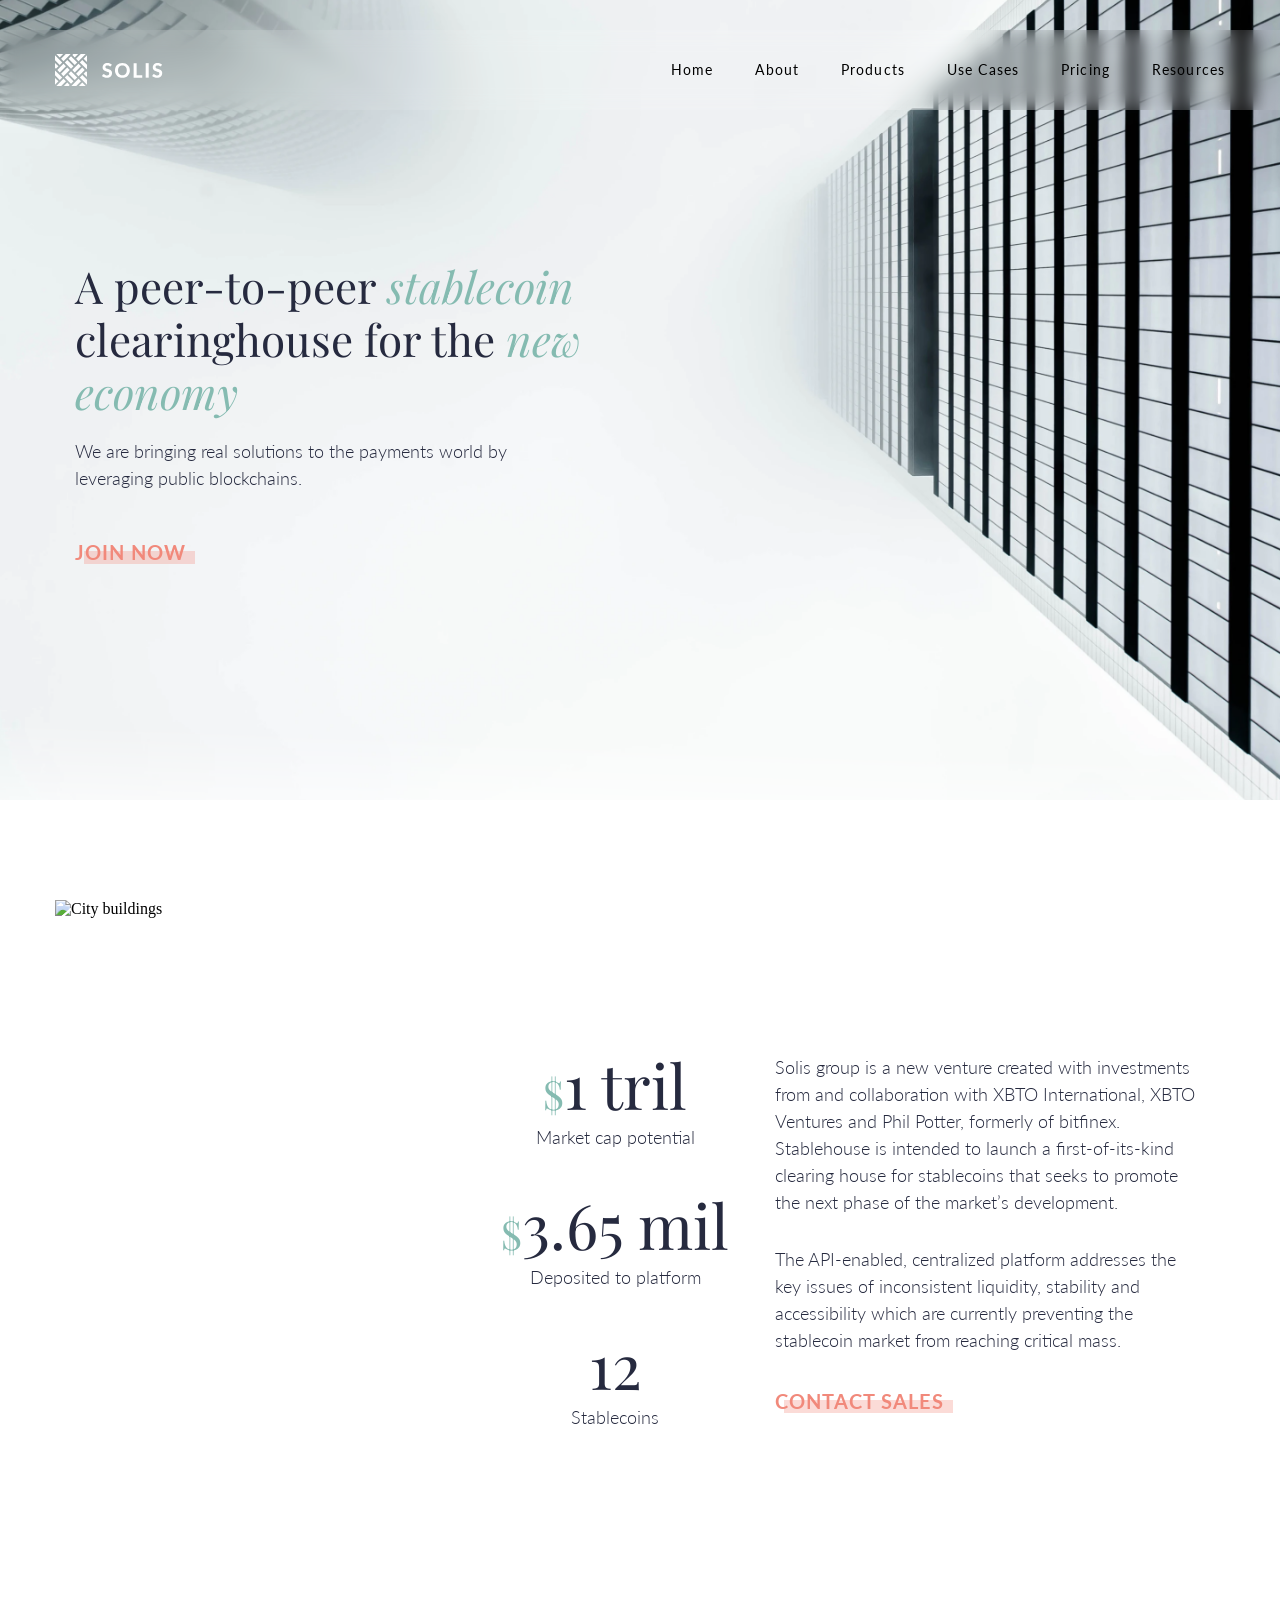
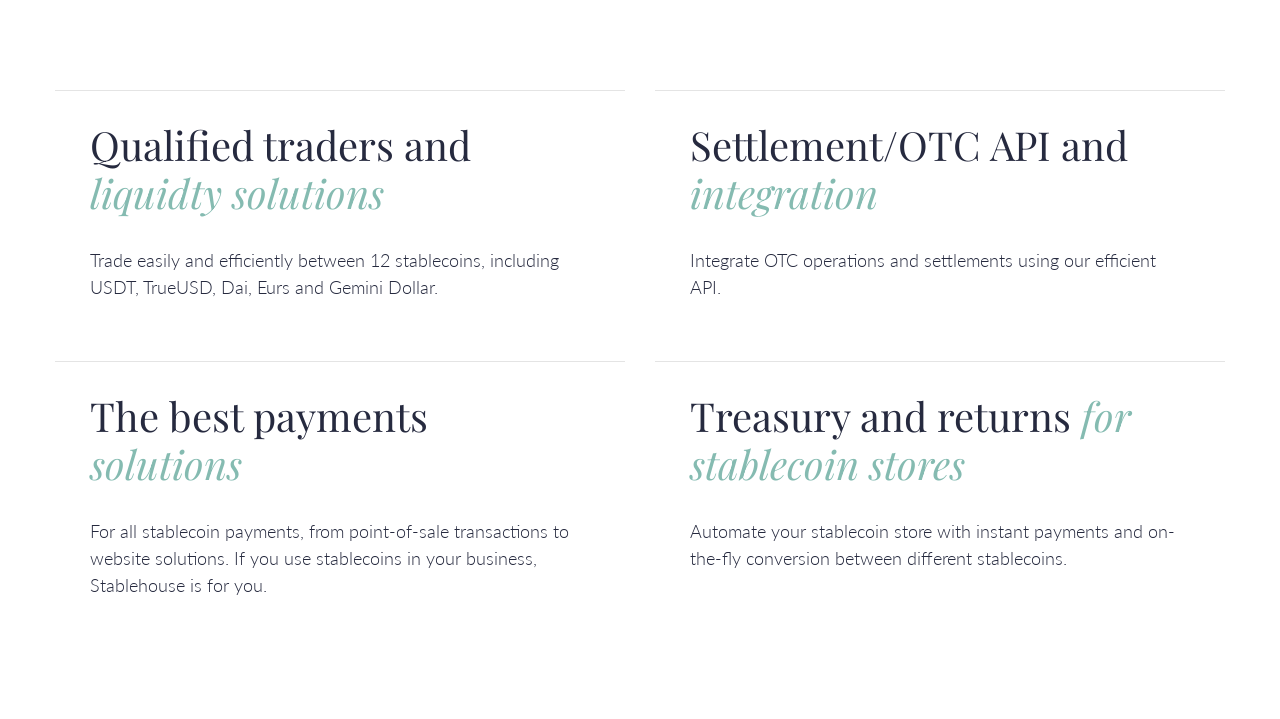
==== hw_56(2)/index.html @ b718f8aa "Домашка2" ====
<!DOCTYPE html>
<html lang="en">
    <head>
        <meta charset="UTF-8">
        <meta name="viewport" content="width=device-width, initial-scale=1.0">
        <title>Solis</title>
        <link rel="preconnect" href="https://fonts.googleapis.com">
        <link rel="preconnect" href="https://fonts.gstatic.com" crossorigin>
        <link
            href="https://fonts.googleapis.com/css2?family=Lato:ital,wght@0,100;0,300;0,400;0,700;0,900;1,100;1,300;1,400;1,700;1,900&display=swap"
            rel="stylesheet">
        <link href="https://fonts.googleapis.com/css2?family=Playfair+Display:ital,wght@0,400;1,400&display=swap" rel="stylesheet">
        <link rel="stylesheet" href="./css/main.css">
    </head>
    <body>
        <header class="header">
            <div class="container">
                <div class="wrapper">
                    <div class="logo">
                        <a href="#">
                            <img src="./assets/icons/logo.svg" alt="Logo Company">
                        </a>
                    </div>
                    <nav class="nav">
                        <ul class="menu">
                            <li class="menu__item">
                                <a href="https://google.com"
                                    class="menu__link">Home</a>
                            </li>
                            <li class="menu__item">
                                <a href="https://google.com"
                                    class="menu__link">About</a>
                            </li>
                            <li class="menu__item">
                                <a href="https://google.com"
                                    class="menu__link">Products</a>
                            </li>
                            <li class="menu__item">
                                <a href="https://google.com"
                                    class="menu__link">Use Cases</a>
                            </li>
                            <li class="menu__item">
                                <a href="https://google.com"
                                    class="menu__link">Pricing</a>
                            </li>
                            <li class="menu__item">
                                <a href="https://google.com"
                                    class="menu__link">Resources</a>
                            </li>
                        </ul>
                    </nav>
                </div>
            </div>
        </header>
        <div class="first-scr">
            <div class="first-scr__content">
                <h1 class="first-scr__title">
                    A peer-to-peer <em>stablecoin</em> clearinghouse
                    for the <em>new economy</em>
                </h1>
                <p class="first-scr__text">
                    We are bringing real solutions to the payments world
                    by leveraging public blockchains.
                </p>
                <a class="first-scr__button" href="#">JOIN NOW</a>
            </div>
        </div>
        <section class="info" id="about">
            <div class="info__inner">
                <img class="info__image"
                    src="https://adw3r.github.io/beetroot_exam_1/assets/images/statistic-image.jpg"
                    alt="City buildings">

                <div class="info__box">
                    <div class="info__stats">
                        <div class="info__stat">
                            <p class="info__number"><span>$</span>1 tril</p>
                            <p class="info__label">Market cap potential</p>
                        </div>
                        <div class="info__stat">
                            <p class="info__number"><span>$</span>3.65 mil</p>
                            <p class="info__label">Deposited to platform</p>
                        </div>
                        <div class="info__stat">
                            <p class="info__number">12</p>
                            <p class="info__label">Stablecoins</p>
                        </div>
                    </div>

                    <div class="info__text">
                        <p>Solis group is a new venture created with investments from and collaboration with XBTO International, XBTO Ventures and Phil Potter, formerly of bitfinex. Stablehouse is intended to launch a first-of-its-kind clearing house for stablecoins that seeks to promote the next phase of the market’s development.</p>
                        <p>The API-enabled, centralized platform addresses the key issues of inconsistent liquidity, stability and accessibility which are currently preventing the stablecoin market from reaching critical mass.</p>
                        <a class="first-scr__button info__button" href="#">CONTACT SALES</a>
                    </div>
                </div>
            </div>
        </section>

        <section class="benefits" id="benefits">
            <div class="benefits__item">
                <h2 class="benefits__title">Qualified traders and <em>liquidty solutions</em></h2>
                <p class="benefits__text">Trade easily and efficiently between 12 stablecoins, including USDT, TrueUSD, Dai, Eurs and Gemini Dollar.</p>
            </div>
            <div class="benefits__item">
                <h2 class="benefits__title">Settlement/OTC API and <em>integration</em></h2>
                <p class="benefits__text">Integrate OTC operations and settlements using our efficient API.</p>
            </div>
            <div class="benefits__item">
                <h2 class="benefits__title">The best payments <em>solutions</em></h2>
                <p class="benefits__text">For all stablecoin payments, from point-of-sale transactions to website solutions. If you use stablecoins in your business, Stablehouse is for you.</p>
            </div>
            <div class="benefits__item">
                <h2 class="benefits__title">Treasury and returns <em>for stablecoin stores</em></h2>
                <p class="benefits__text">Automate your stablecoin store with instant payments and on-the-fly conversion between different stablecoins.</p>
            </div>
        </section>

    </body>
</html>
---- hw_56(2)/css/main.css ----
* {
  box-sizing: border-box;
  margin: 0;
}

.container {
  max-width: 1170px;
  width: calc(100% - 40px);
  margin: 0 auto;
}
@media screen and (max-width: 992px) {
  .container {
    padding: 0 17px;
  }
}

.header {
  background: rgba(255, 255, 255, 0.1);
  padding: 24px 0;
  backdrop-filter: blur(9px);
  position: absolute;
  width: 100%;
  top: 30px;
  z-index: 2;
}

.wrapper {
  display: flex;
  justify-content: space-between;
  align-items: center;
}

.menu {
  display: flex;
  justify-content: center;
  align-items: center;
  gap: 42px;
  list-style: none;
}
@media screen and (max-width: 768px) {
  .menu {
    position: absolute;
    right: -100%;
    top: 100px;
    flex-direction: column;
    background: #ffddff;
    padding: 0 0;
    width: 40%;
    gap: 0;
    transition: all 0.6s;
  }
}
@media screen and (max-width: 768px) {
  .menu__item {
    width: 100%;
    text-align: center;
    padding: 20px 0;
    box-shadow: inset 0 0 4px 0px #583e58;
  }
}
.menu__link {
  font-family: "Lato", sans-serif;
  font-weight: 400;
  font-size: 14px;
  letter-spacing: 0.08em;
  text-decoration: none;
  color: #000;
  position: relative;
}
.menu__link::after {
  content: "";
  position: absolute;
  left: -8px;
  bottom: -7px;
  transform: translateX(-50%);
  width: 0;
  height: 3px;
  background-color: #F1897B;
  opacity: 30%;
  transition: all 0.5s;
}
.menu__link:hover::after {
  width: 100%;
  left: 50%;
  transform: translateX(-50%);
}

.first-scr {
  width: 100%;
  min-height: 100vh;
  background: url("../assets/img/background_first_screen.png") no-repeat;
  background-position: center;
  background-size: cover;
  min-height: 800px;
}

.logo img {
  display: block;
  width: 108px;
}

.first-scr__content {
  max-width: 1170px;
  margin: 0 auto;
  padding: 260px 20px 100px;
}

.first-scr__title {
  max-width: 640px;
  font-family: "Playfair Display", Georgia, serif;
  font-size: 44px;
  font-weight: 400;
  line-height: 1.2;
  color: #262A3F;
}

.first-scr__title em {
  color: #85BBB1;
  font-weight: 400;
}

.first-scr__text {
  max-width: 440px;
  margin-top: 20px;
  font-family: "Lato", sans-serif;
  font-size: 18px;
  line-height: 1.5;
  font-weight: 300;
  color: #262A3F;
}

.first-scr__button {
  display: inline-block;
  margin-top: 48px;
  color: #F1897B;
  font: 700 20px "Lato", sans-serif;
  letter-spacing: 1px;
  text-decoration: none;
  position: relative;
  isolation: isolate;
}
.first-scr__button::after {
  content: "";
  position: absolute;
  left: 9px;
  bottom: 0;
  width: 100%;
  height: 13px;
  background-color: rgba(241, 137, 123, 0.3);
  z-index: -1;
  transition: all 0.3s ease;
}
.first-scr__button:hover::after {
  transform: translate(-9px, -3px);
  background-color: rgba(241, 137, 123, 0.5);
}

.info {
  max-width: 1170px;
  width: calc(100% - 40px);
  margin: 100px auto;
}
.info__inner {
  display: flex;
  align-items: center;
}
.info__image {
  width: 570px;
  height: 670px;
  -o-object-fit: cover;
     object-fit: cover;
}
.info__box {
  display: flex;
  align-items: center;
  gap: 30px;
  width: 770px;
  min-height: 580px;
  margin-left: -170px;
  padding: 30px;
  background: rgba(255, 255, 255, 0.9);
}
.info__stats {
  width: 260px;
  flex-shrink: 0;
  text-align: center;
}
.info__stat + .info__stat {
  margin-top: 35px;
}
.info__number {
  font: 400 62px "Playfair Display", serif;
  color: #262A3F;
}
.info__number span {
  color: #85BBB1;
  font-size: 40px;
}
.info__label {
  font: 300 18px "Lato", sans-serif;
  color: #262A3F;
}
.info__text {
  font: 300 18px/1.5 "Lato", sans-serif;
  color: #262A3F;
}
.info__text p + p {
  margin-top: 30px;
}
.info__button {
  margin-top: 35px;
}

@media screen and (max-width: 900px) {
  .info {
    margin: 60px auto;
  }
  .info__inner {
    display: block;
  }
  .info__image {
    width: 100%;
    height: 350px;
  }
  .info__box {
    width: 100%;
    min-height: 0;
    margin-left: 0;
    flex-direction: column;
  }
  .info__stats {
    width: 100%;
  }
}
.benefits {
  display: flex;
  flex-wrap: wrap;
  gap: 60px 30px;
  max-width: 1170px;
  width: calc(100% - 40px);
  margin: 120px auto;
}
.benefits__item {
  width: calc(50% - 15px);
  padding: 30px 35px 0;
  border-top: 1px solid #E4E4E4;
}
.benefits__title {
  max-width: 480px;
  font: 400 40px/1.2 "Playfair Display", Georgia, serif;
  color: #262A3F;
}
.benefits__title em {
  font-weight: 400;
  color: #85BBB1;
}
.benefits__text {
  margin-top: 30px;
  font: 300 18px/1.5 "Lato", sans-serif;
  color: #262A3F;
}

@media screen and (max-width: 768px) {
  .benefits {
    gap: 35px;
    margin: 70px auto;
  }
  .benefits__item {
    width: 100%;
    padding: 25px 10px 0;
  }
  .benefits__title {
    font-size: 32px;
  }
  .benefits__text {
    margin-top: 20px;
  }
}/*# sourceMappingURL=main.css.map */
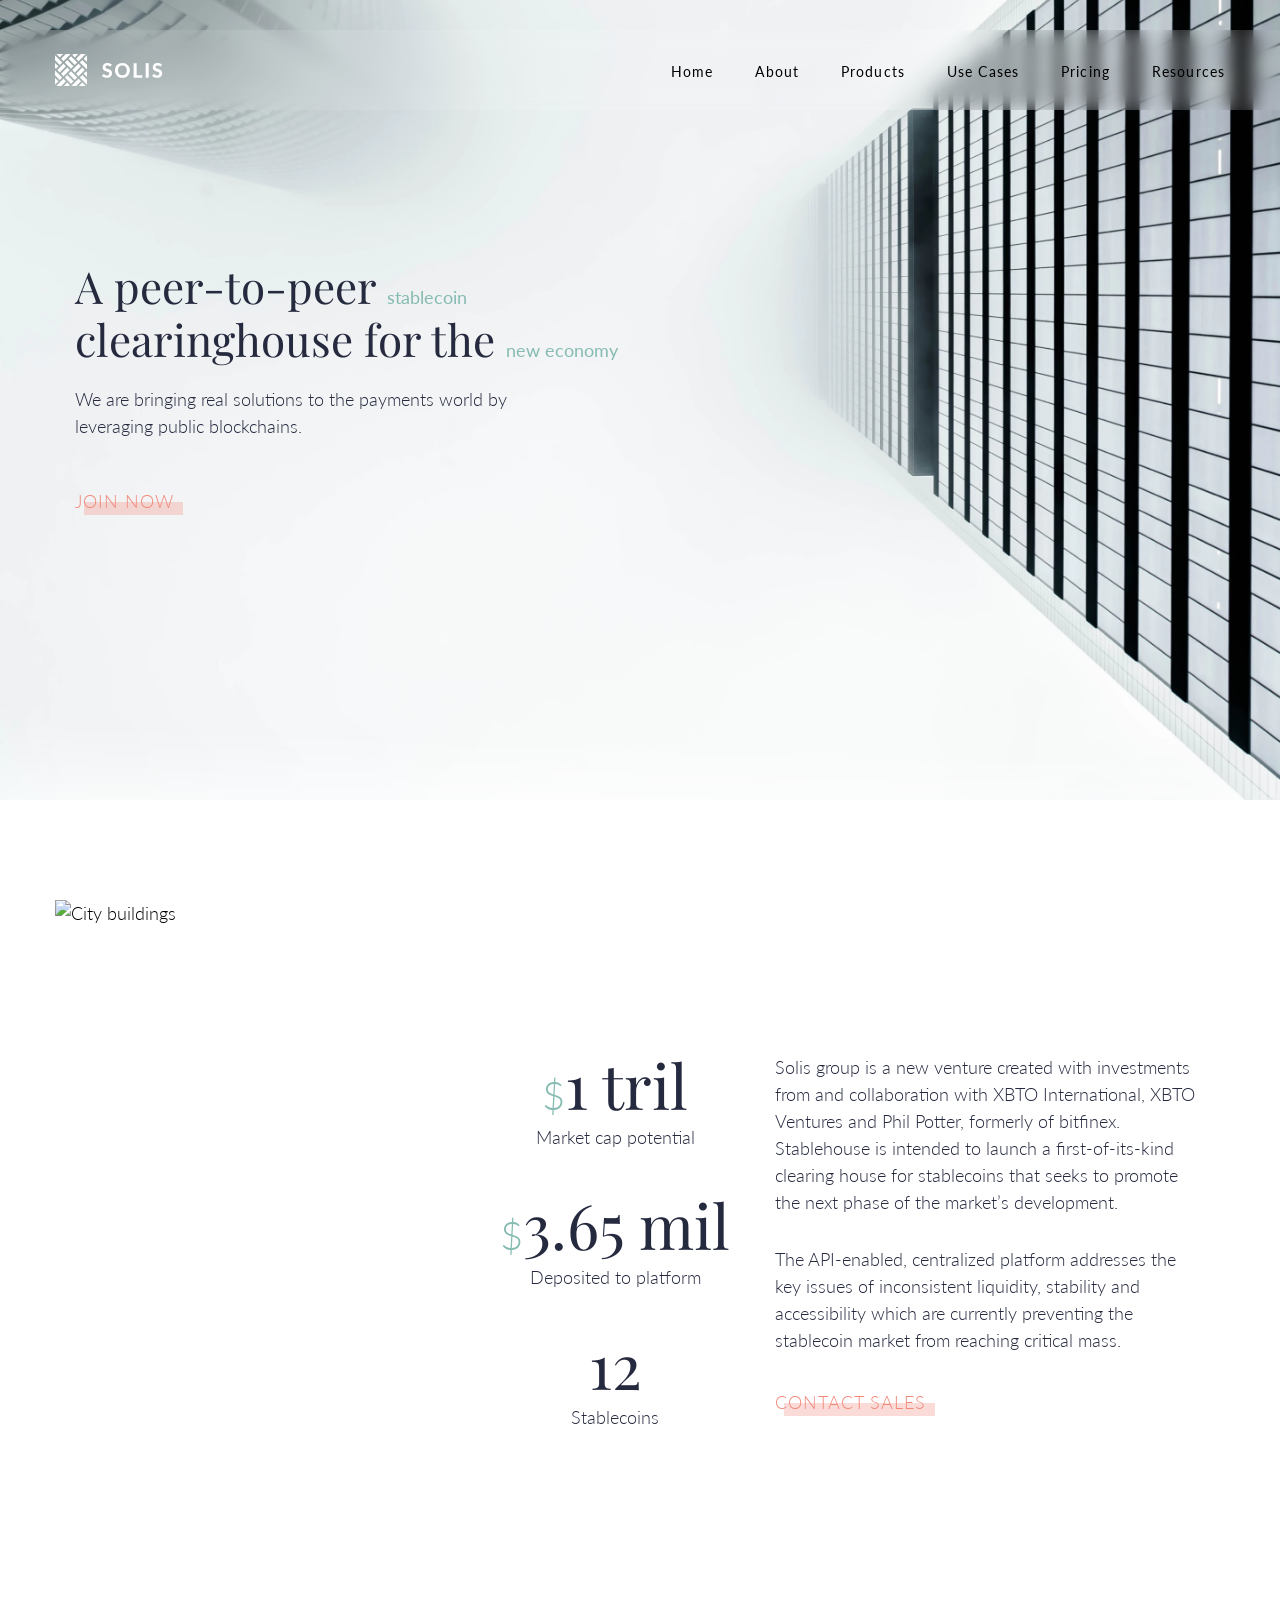
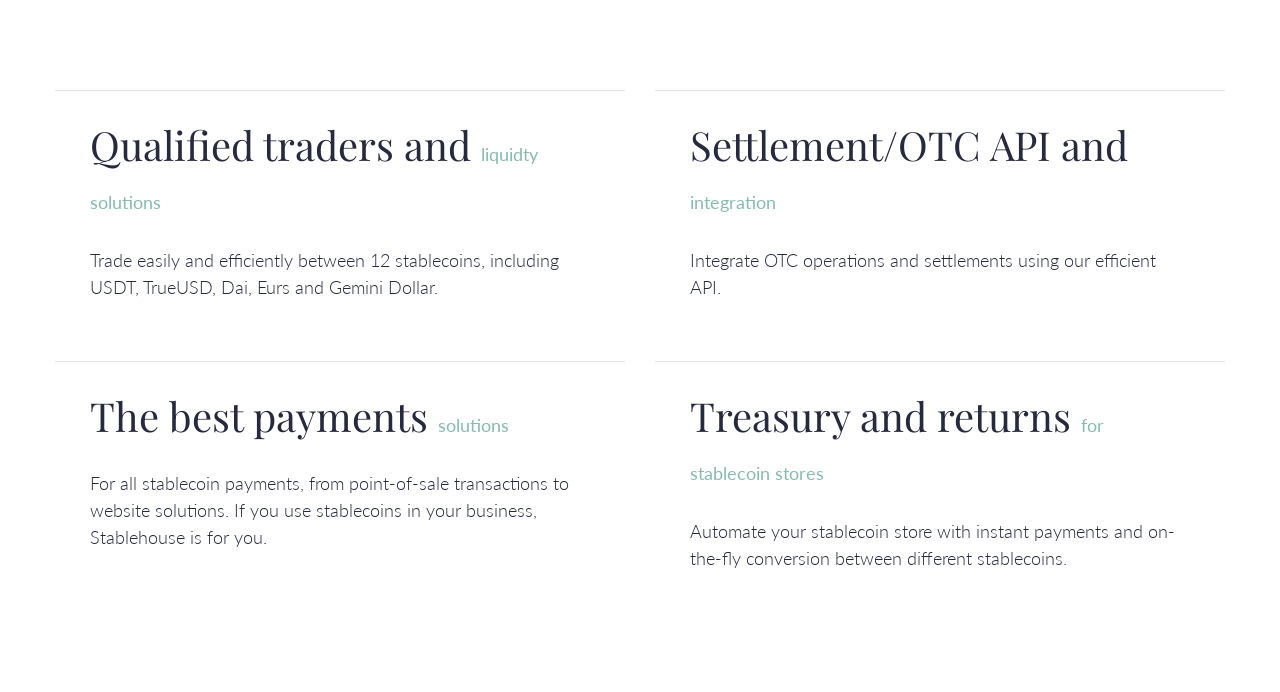
==== commit 4dcc1898: "added main" ====
--- a/hw_56(2)/index.html
+++ b/hw_56(2)/index.html
@@ -52,68 +52,70 @@
                 </div>
             </div>
         </header>
-        <div class="first-scr">
-            <div class="first-scr__content">
-                <h1 class="first-scr__title">
-                    A peer-to-peer <em>stablecoin</em> clearinghouse
-                    for the <em>new economy</em>
-                </h1>
-                <p class="first-scr__text">
-                    We are bringing real solutions to the payments world
-                    by leveraging public blockchains.
-                </p>
-                <a class="first-scr__button" href="#">JOIN NOW</a>
+        <main>
+            <div class="first-scr">
+                <div class="first-scr__content">
+                    <h1 class="first-scr__title">
+                        A peer-to-peer <em>stablecoin</em> clearinghouse
+                        for the <em>new economy</em>
+                    </h1>
+                    <p class="first-scr__text">
+                        We are bringing real solutions to the payments world
+                        by leveraging public blockchains.
+                    </p>
+                    <a class="first-scr__button" href="#">JOIN NOW</a>
+                </div>
             </div>
-        </div>
-        <section class="info" id="about">
-            <div class="info__inner">
-                <img class="info__image"
-                    src="https://adw3r.github.io/beetroot_exam_1/assets/images/statistic-image.jpg"
-                    alt="City buildings">
-
-                <div class="info__box">
-                    <div class="info__stats">
-                        <div class="info__stat">
-                            <p class="info__number"><span>$</span>1 tril</p>
-                            <p class="info__label">Market cap potential</p>
+            <section class="info" id="about">
+                <div class="info__inner">
+                    <img class="info__image"
+                        src="https://adw3r.github.io/beetroot_exam_1/assets/images/statistic-image.jpg"
+                        alt="City buildings">
+    
+                    <div class="info__box">
+                        <div class="info__stats">
+                            <div class="info__stat">
+                                <p class="info__number"><span>$</span>1 tril</p>
+                                <p class="info__label">Market cap potential</p>
+                            </div>
+                            <div class="info__stat">
+                                <p class="info__number"><span>$</span>3.65 mil</p>
+                                <p class="info__label">Deposited to platform</p>
+                            </div>
+                            <div class="info__stat">
+                                <p class="info__number">12</p>
+                                <p class="info__label">Stablecoins</p>
+                            </div>
                         </div>
-                        <div class="info__stat">
-                            <p class="info__number"><span>$</span>3.65 mil</p>
-                            <p class="info__label">Deposited to platform</p>
-                        </div>
-                        <div class="info__stat">
-                            <p class="info__number">12</p>
-                            <p class="info__label">Stablecoins</p>
+    
+                        <div class="info__text">
+                            <p>Solis group is a new venture created with investments from and collaboration with XBTO International, XBTO Ventures and Phil Potter, formerly of bitfinex. Stablehouse is intended to launch a first-of-its-kind clearing house for stablecoins that seeks to promote the next phase of the market’s development.</p>
+                            <p>The API-enabled, centralized platform addresses the key issues of inconsistent liquidity, stability and accessibility which are currently preventing the stablecoin market from reaching critical mass.</p>
+                            <a class="first-scr__button info__button" href="#">CONTACT SALES</a>
                         </div>
                     </div>
-
-                    <div class="info__text">
-                        <p>Solis group is a new venture created with investments from and collaboration with XBTO International, XBTO Ventures and Phil Potter, formerly of bitfinex. Stablehouse is intended to launch a first-of-its-kind clearing house for stablecoins that seeks to promote the next phase of the market’s development.</p>
-                        <p>The API-enabled, centralized platform addresses the key issues of inconsistent liquidity, stability and accessibility which are currently preventing the stablecoin market from reaching critical mass.</p>
-                        <a class="first-scr__button info__button" href="#">CONTACT SALES</a>
-                    </div>
                 </div>
-            </div>
-        </section>
-
-        <section class="benefits" id="benefits">
-            <div class="benefits__item">
-                <h2 class="benefits__title">Qualified traders and <em>liquidty solutions</em></h2>
-                <p class="benefits__text">Trade easily and efficiently between 12 stablecoins, including USDT, TrueUSD, Dai, Eurs and Gemini Dollar.</p>
-            </div>
-            <div class="benefits__item">
-                <h2 class="benefits__title">Settlement/OTC API and <em>integration</em></h2>
-                <p class="benefits__text">Integrate OTC operations and settlements using our efficient API.</p>
-            </div>
-            <div class="benefits__item">
-                <h2 class="benefits__title">The best payments <em>solutions</em></h2>
-                <p class="benefits__text">For all stablecoin payments, from point-of-sale transactions to website solutions. If you use stablecoins in your business, Stablehouse is for you.</p>
-            </div>
-            <div class="benefits__item">
-                <h2 class="benefits__title">Treasury and returns <em>for stablecoin stores</em></h2>
-                <p class="benefits__text">Automate your stablecoin store with instant payments and on-the-fly conversion between different stablecoins.</p>
-            </div>
-        </section>
+            </section>
+    
+            <section class="benefits" id="benefits">
+                <div class="benefits__item">
+                    <h2 class="benefits__title">Qualified traders and <em>liquidty solutions</em></h2>
+                    <p class="benefits__text">Trade easily and efficiently between 12 stablecoins, including USDT, TrueUSD, Dai, Eurs and Gemini Dollar.</p>
+                </div>
+                <div class="benefits__item">
+                    <h2 class="benefits__title">Settlement/OTC API and <em>integration</em></h2>
+                    <p class="benefits__text">Integrate OTC operations and settlements using our efficient API.</p>
+                </div>
+                <div class="benefits__item">
+                    <h2 class="benefits__title">The best payments <em>solutions</em></h2>
+                    <p class="benefits__text">For all stablecoin payments, from point-of-sale transactions to website solutions. If you use stablecoins in your business, Stablehouse is for you.</p>
+                </div>
+                <div class="benefits__item">
+                    <h2 class="benefits__title">Treasury and returns <em>for stablecoin stores</em></h2>
+                    <p class="benefits__text">Automate your stablecoin store with instant payments and on-the-fly conversion between different stablecoins.</p>
+                </div>
+            </section>
+        </main>
 
     </body>
 </html>
--- a/hw_56(2)/css/main.css
+++ b/hw_56(2)/css/main.css
@@ -1,6 +1,7 @@
 * {
   box-sizing: border-box;
   margin: 0;
+  font: 300 18px/1.5 "Lato", sans-serif;
 }
 
 .container {
@@ -59,7 +60,6 @@
   }
 }
 .menu__link {
-  font-family: "Lato", sans-serif;
   font-weight: 400;
   font-size: 14px;
   letter-spacing: 0.08em;
@@ -122,7 +122,6 @@
 .first-scr__text {
   max-width: 440px;
   margin-top: 20px;
-  font-family: "Lato", sans-serif;
   font-size: 18px;
   line-height: 1.5;
   font-weight: 300;
@@ -133,7 +132,7 @@
   display: inline-block;
   margin-top: 48px;
   color: #F1897B;
-  font: 700 20px "Lato", sans-serif;
+  font: 700 20px;
   letter-spacing: 1px;
   text-decoration: none;
   position: relative;
@@ -256,7 +255,6 @@
 }
 .benefits__text {
   margin-top: 30px;
-  font: 300 18px/1.5 "Lato", sans-serif;
   color: #262A3F;
 }
 
